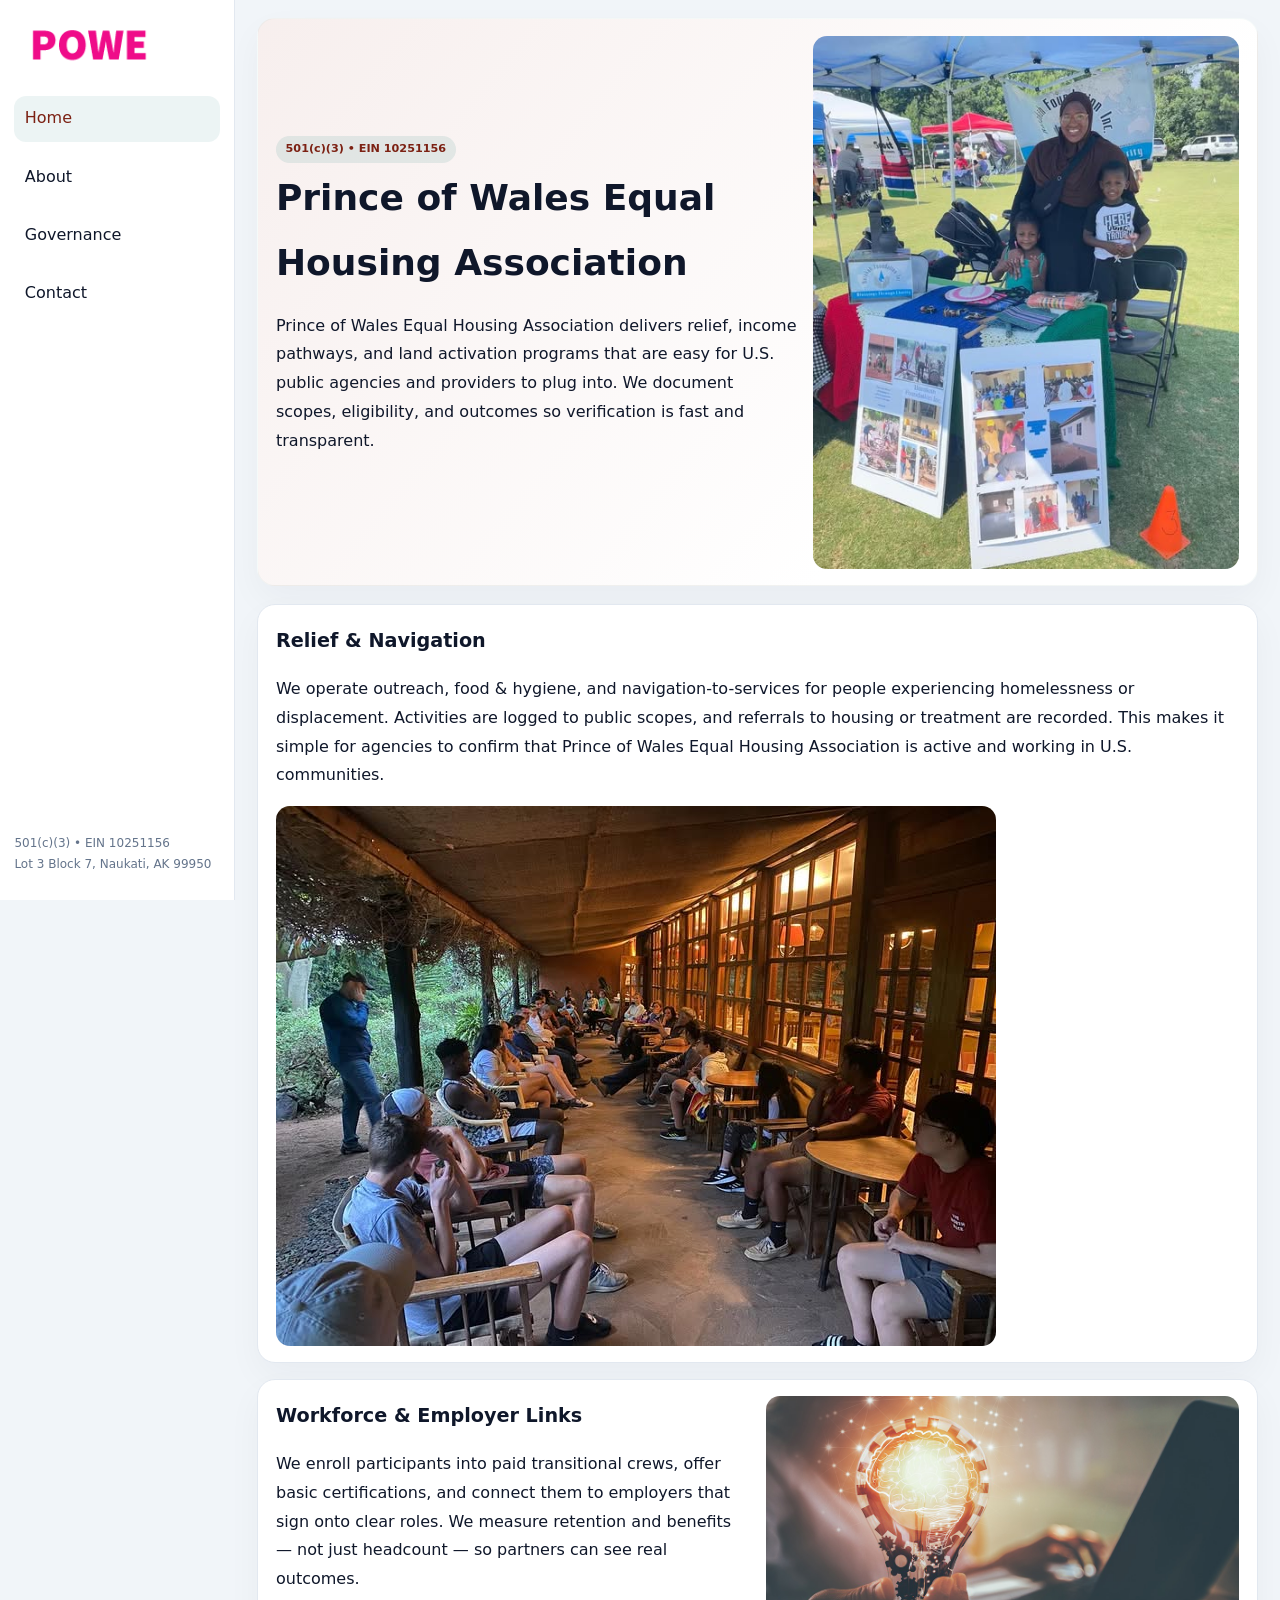
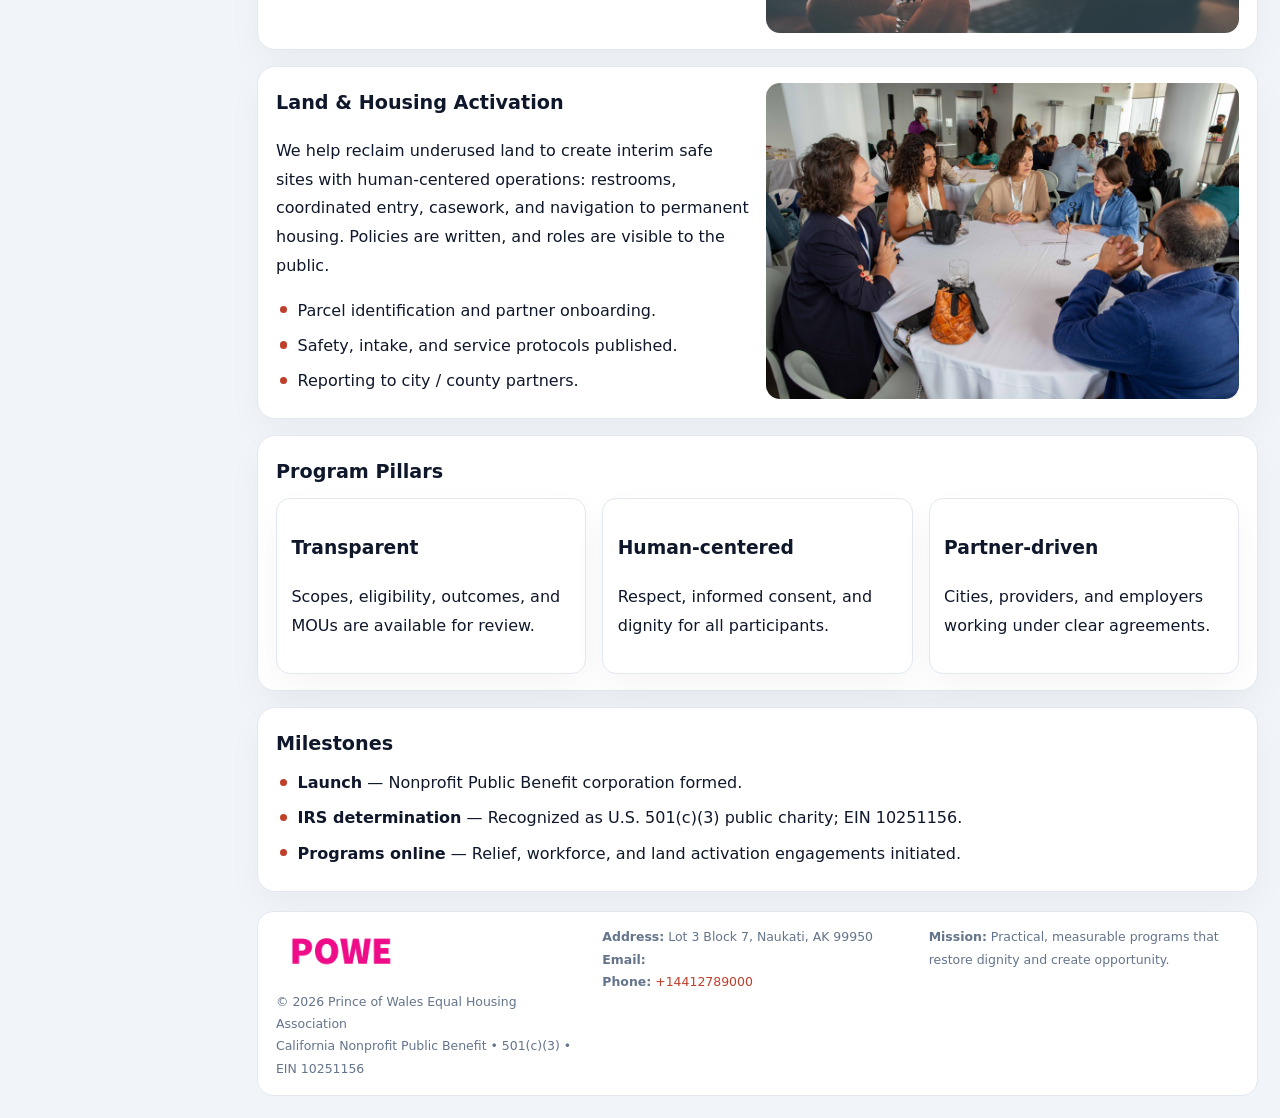
==== index.html @ b6c24996 "Initial commit" ====
<!doctype html><html lang="en"><head>
<meta charset="utf-8">
<meta name="viewport" content="width=device-width,initial-scale=1">
<title>Prince of Wales Equal Housing Association – Nonprofit • 2025</title>
<link rel="stylesheet" href="assets/styles.css">
<link rel="icon" href="images/logo.png">
<meta name="data-ein" content="10251156">
<meta name="data-name" content="Prince of Wales Equal Housing Association">
<meta name="data-email" content="">
<meta name="data-phone" content="+14412789000">
<meta name="data-address" content="Lot 3 Block 7,
Naukati, AK 99950">
<meta name="data-map" content="Lot+3+Block+7,+Naukati,+AK+99950">
  <meta name="description" content="We are a 501(c)(3) organization advancing housing stability and family services through transparent programs, local partnerships, and measurable outcomes.">
</head><body>
<div style="position:absolute;left:-9999px;top:-9999px;opacity:0" data-uniq="{{UNIQUE_BLOB}}">
  <span>We are a 501(c)(3) organization advancing housing stability and family services through transparent programs, local partnerships, and measurable outcomes.</span><svg width="12" height="12" viewBox="0 0 12 12" xmlns="http://www.w3.org/2000/svg"><circle cx="6" cy="6" r="5" fill="#2b6cb0"/></svg><img src="images/board.jpg" width="1" height="1" alt="" loading="lazy"/>
</div>

<div class="layout">
  <aside>
    <div class="c2d8a916d1a"><a href="index.html"><img src="images/logo.png" alt="Prince of Wales Equal Housing Association"></a></div>
    <a class="navlink active" href="index.html">Home</a>
    <a class="navlink" href="about.html">About</a>
    <a class="navlink" href="governance.html">Governance</a>
    <a class="navlink" href="contact.html">Contact</a>
    <div class="info">
      501(c)(3) • EIN 10251156<br>
      Lot 3 Block 7,
Naukati, AK 99950
    </div>
  </aside>

  <main>
    <section class="cfdc371ec5b">
      <div>
        <span class="c8222a60ab6">501(c)(3) • EIN 10251156</span>
        <h1>Prince of Wales Equal Housing Association</h1>
        <p class="ca793924704">Prince of Wales Equal Housing Association delivers relief, income pathways, and land activation programs that are easy for U.S. public agencies and providers to plug into. We document scopes, eligibility, and outcomes so verification is fast and transparent.</p>
      </div>
      <img src="images/hero.jpg" alt="Community program">
    </section>

    <section class="section">
      <div class="block">
        <h2>Relief & Navigation</h2>
        <p>We operate outreach, food & hygiene, and navigation-to-services for people experiencing homelessness or displacement. Activities are logged to public scopes, and referrals to housing or treatment are recorded. This makes it simple for agencies to confirm that Prince of Wales Equal Housing Association is active and working in U.S. communities.</p>
        <img src="images/relief.jpg" alt="Relief" style="margin-top:.8rem">
      </div>

      <div class="block two-col">
        <div>
          <h2>Workforce & Employer Links</h2>
          <p>We enroll participants into paid transitional crews, offer basic certifications, and connect them to employers that sign onto clear roles. We measure retention and benefits — not just headcount — so partners can see real outcomes.</p>
        </div>
        <div>
          <img src="images/jobs.jpg" alt="Jobs">
        </div>
      </div>

      <div class="block two-col">
        <div>
          <h2>Land & Housing Activation</h2>
          <p>We help reclaim underused land to create interim safe sites with human-centered operations: restrooms, coordinated entry, casework, and navigation to permanent housing. Policies are written, and roles are visible to the public.</p>
          <ul class="timeline">
            <li>Parcel identification and partner onboarding.</li>
            <li>Safety, intake, and service protocols published.</li>
            <li>Reporting to city / county partners.</li>
          </ul>
        </div>
        <div>
          <img src="images/land.jpg" alt="Land activation">
        </div>
      </div>

      <div class="block">
        <h2>Program Pillars</h2>
        <div class="cards">
          <article class="cdeee4aa6c7">
            <h3>Transparent</h3>
            <p>Scopes, eligibility, outcomes, and MOUs are available for review.</p>
          </article>
          <article class="cdeee4aa6c7">
            <h3>Human-centered</h3>
            <p>Respect, informed consent, and dignity for all participants.</p>
          </article>
          <article class="cdeee4aa6c7">
            <h3>Partner-driven</h3>
            <p>Cities, providers, and employers working under clear agreements.</p>
          </article>
        </div>
      </div>

      <div class="block">
        <h2>Milestones</h2>
        <ul class="timeline">
          <li><strong>Launch</strong> — Nonprofit Public Benefit corporation formed.</li>
          <li><strong>IRS determination</strong> — Recognized as U.S. 501(c)(3) public charity; EIN 10251156.</li>
          <li><strong>Programs online</strong> — Relief, workforce, and land activation engagements initiated.</li>
        </ul>
      </div>
    </section>

    <footer>
      <div class="footer-grid">
        <div>
          <img src="images/logo.png" alt="" style="width:130px;margin-bottom:.35rem">
          <div class="small">© <span id="year"></span> Prince of Wales Equal Housing Association</div>
          <div class="small">California Nonprofit Public Benefit • 501(c)(3) • EIN 10251156</div>
        </div>
        <div>
          <div class="small"><strong>Address:</strong> Lot 3 Block 7,
Naukati, AK 99950</div>
          <div class="small"><strong>Email:</strong> <a href="mailto:"></a></div>
          <div class="small"><strong>Phone:</strong> <a href="tel:+14412789000">+14412789000</a></div>
        </div>
        <div>
          <div class="small"><strong>Mission:</strong> Practical, measurable programs that restore dignity and create opportunity.</div>
        </div>
      </div>
    </footer>
  </main>
</div>

<script>
(function(){
  function m(n){const e=document.querySelector('meta[name="'+n+'"]');return e?e.content:'';}
  function h(s){let x=2166136261>>>0;for(let i=0;i<s.length;i++){x^=s.charCodeAt(i);x=(x*16777619)>>>0;}return x>>>0;}
  const key = h((m('data-ein')||m('data-name')||'0').replace(/\s+/g,''));
  const H = key % 360, S = 55 + (key % 20), L = 46;
  const r = document.documentElement;
  r.style.setProperty('--brand',`hsl(${H} ${S}% ${L}%)`);
  r.style.setProperty('--brand-ink',`hsl(${H} ${Math.min(95,S+10)}% ${Math.max(20,L-18)}%)`);
  r.style.setProperty('--soft',`hsl(${H} ${Math.max(35,S-25)}% 95%)`);
  const y=document.getElementById('year');if(y)y.textContent=new Date().getFullYear();
})();
</script>
</body></html>
---- assets/styles.css ----
:root{
  --ink:#0f172a;
  --muted:#64748b;
  --paper:#ffffff;
  --line:#e2e8f0;
  --brand:#0f766e;
  --brand-ink:#115e59;
  --soft:#ecfdf3;
  --r:16px;
  --sh:0 14px 35px rgba(15,23,42,.04);
}
*{box-sizing:border-box}
html,body{height:100%}
body{
  margin:0;
  background:#f1f5f9;
  color:var(--ink);
  font-family:Inter,system-ui,-apple-system,BlinkMacSystemFont,Arial,sans-serif;
  line-height:1.8;
  -webkit-text-size-adjust:100%;
}
img{max-width:100%;height:auto;display:block;border-radius:14px}
a{color:var(--brand);text-decoration:none}
a:hover{text-decoration:underline}

/* LAYOUT WITH SIDEBAR */
.layout{
  display:flex;
  min-height:100vh;
}
aside{
  width:235px;
  background:#fff;
  border-right:1px solid var(--line);
  padding:1rem .9rem 1.5rem;
  position:sticky;
  top:0;
  height:100vh;
  display:flex;
  flex-direction:column;
  gap:.75rem;
}
.c2d8a916d1a img{width:150px}
.navlink{
  display:block;
  padding:.55rem .65rem;
  border-radius:12px;
  color:var(--ink);
  font-weight:500;
}
.navlink.active,
.navlink:hover{
  background:rgba(15,118,110,.08);
  color:var(--brand-ink);
  text-decoration:none;
}
aside .info{
  margin-top:auto;
  font-size:.75rem;
  color:var(--muted);
}

/* MAIN CONTENT */
main{
  flex:1;
  padding:1.1rem 1.4rem 1.4rem;
  width:100%;
}
.cfdc371ec5b{
  background:linear-gradient(130deg,var(--soft),#fff 70%);
  border:1px solid rgba(15,118,110,.04);
  border-radius:18px;
  padding:1.1rem 1.1rem 1rem;
  display:grid;
  grid-template-columns:1.1fr .9fr;
  gap:1rem;
  align-items:center;
  box-shadow:var(--sh);
}
.cfdc371ec5b h1{font-size:clamp(1.6rem,3.1vw,2.25rem);margin:.2rem 0 .5rem}
.cfdc371ec5b p.lead{color:var(--muted);max-width:540px}
.section{
  margin-top:1.15rem;
}
.block{
  background:#fff;
  border:1px solid var(--line);
  border-radius:18px;
  padding:1rem 1.1rem;
  box-shadow:var(--sh);
  margin-bottom:1rem;
}
h2{font-size:1.2rem;margin:.2rem 0 .5rem}
.c8222a60ab6{
  display:inline-block;
  background:rgba(15,118,110,.1);
  color:var(--brand-ink);
  padding:.2rem .6rem;
  border-radius:999px;
  font-size:.7rem;
  font-weight:600;
}
.two-col{
  display:grid;
  grid-template-columns:1fr 1fr;
  gap:1rem;
}
.cards{
  display:grid;
  grid-template-columns:repeat(auto-fit,minmax(230px,1fr));
  gap:1rem;
}
.cdeee4aa6c7{
  background:#fff;
  border:1px solid var(--line);
  border-radius:14px;
  padding:.8rem .9rem 1rem;
  box-shadow:var(--sh);
}
.timeline{list-style:none;margin:.5rem 0 0;padding:0}
.timeline li{position:relative;padding-left:1.35rem;margin:.4rem 0}
.timeline li::before{
  content:"";position:absolute;left:.25rem;top:.6rem;width:.45rem;height:.45rem;
  border-radius:999px;background:var(--brand)
}

/* CONTACT FORM */
button,input,textarea,select{font:inherit}
.contact-form{
  display:grid;grid-template-columns:1fr;gap:12px;max-width:780px;
}
.contact-form .row-2{
  display:grid;grid-template-columns:1fr 1fr;gap:12px;
}
.contact-form input,
.contact-form textarea{
  width:100%;padding:.85rem 1rem;border:1px solid var(--line);
  border-radius:14px;min-height:44px;background:#fff;
}
.contact-form textarea{resize:vertical}
.contact-form button{
  width:auto;justify-self:start;padding:.9rem 1.4rem;background:var(--brand);
  color:#fff;border:0;border-radius:14px;cursor:pointer
}
.contact-form button:hover{background:var(--brand-ink)}

/* FOOTER */
footer{
  margin-top:1.2rem;background:#fff;border:1px solid var(--line);
  border-radius:16px;padding:.9rem 1.1rem
}
.footer-grid{
  display:grid;grid-template-columns:repeat(auto-fit,minmax(220px,1fr));
  gap:1rem
}
.small{color:var(--muted);font-size:.78rem}

/* RESPONSIVE */
@media(max-width:900px){
  .layout{flex-direction:column}
  aside{
    width:100%;height:auto;flex-direction:row;flex-wrap:wrap;
    align-items:center;gap:.5rem 1rem
  }
  aside .info{margin-top:0}
  main{padding:1rem .85rem 1.2rem}
  .cfdc371ec5b{grid-template-columns:1fr}
  .two-col{grid-template-columns:1fr}
}
@media(max-width:600px){
  .contact-form .row-2{grid-template-columns:1fr}
}
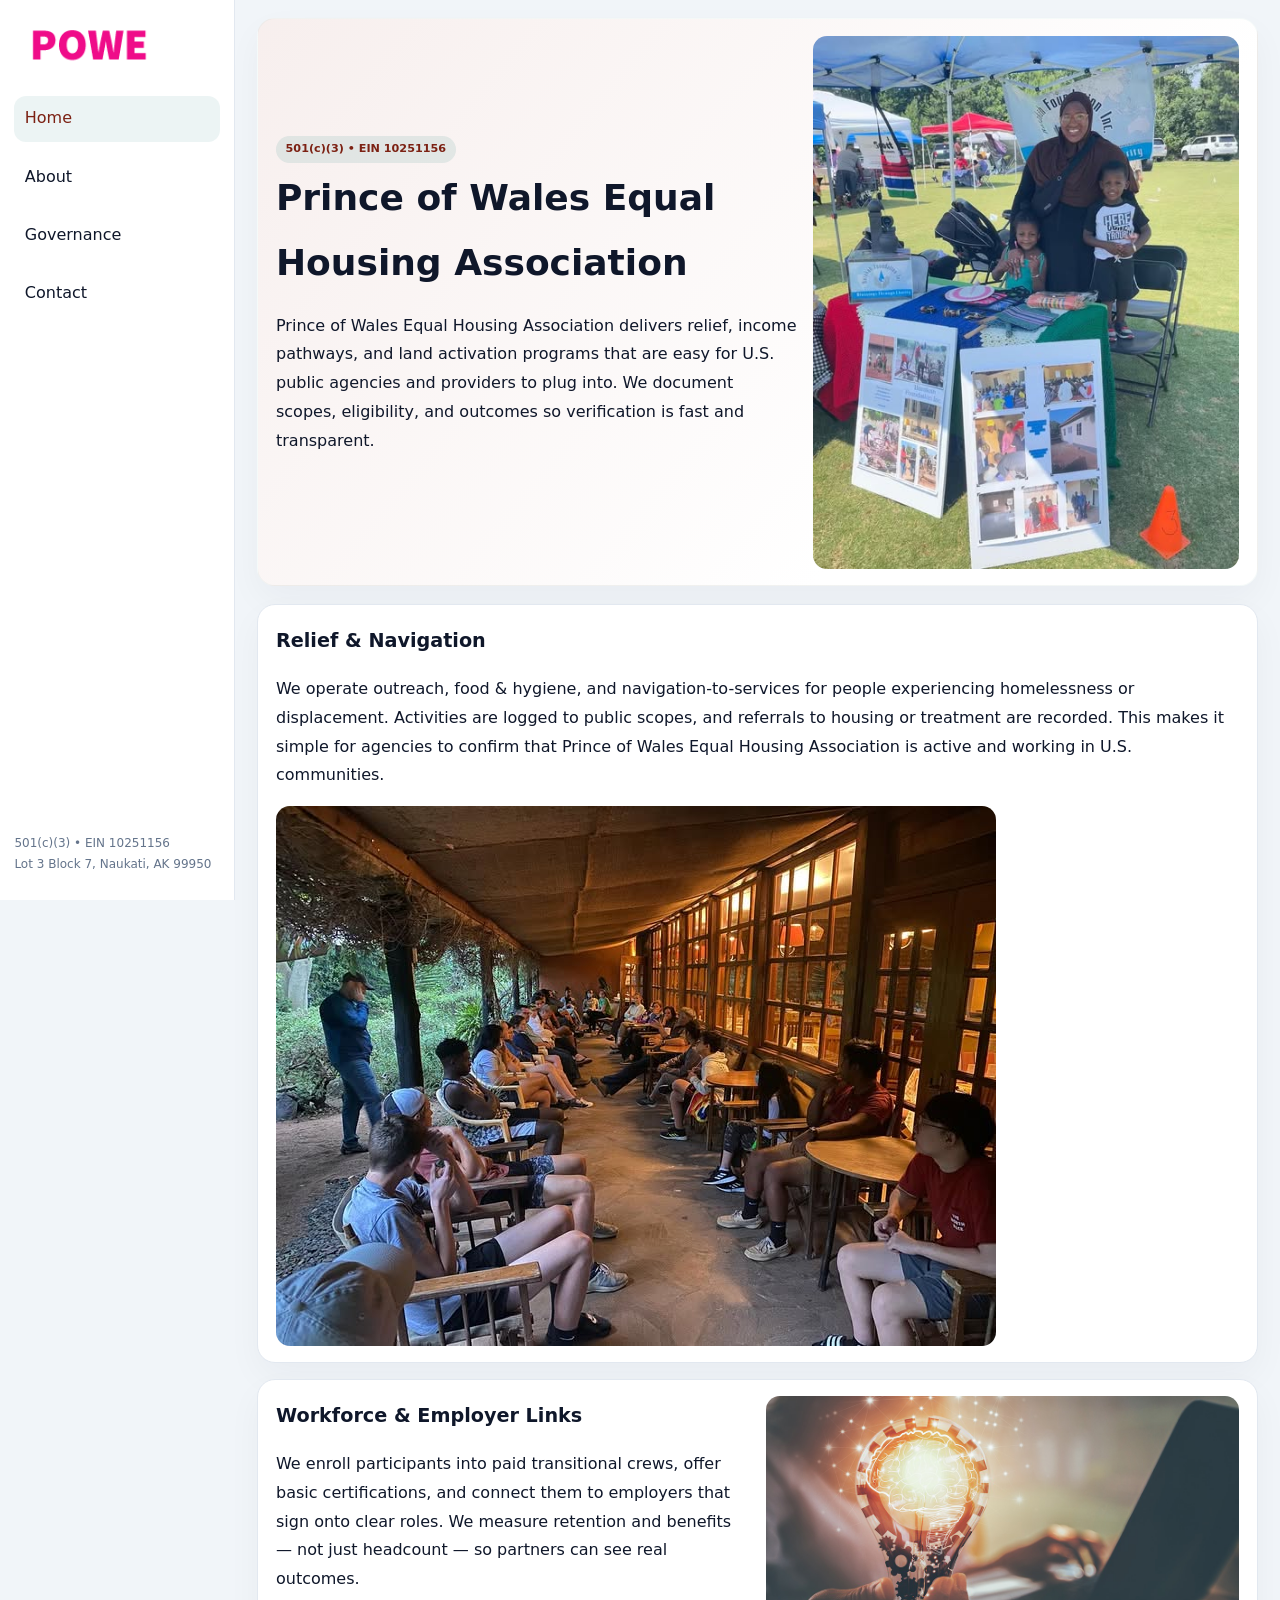
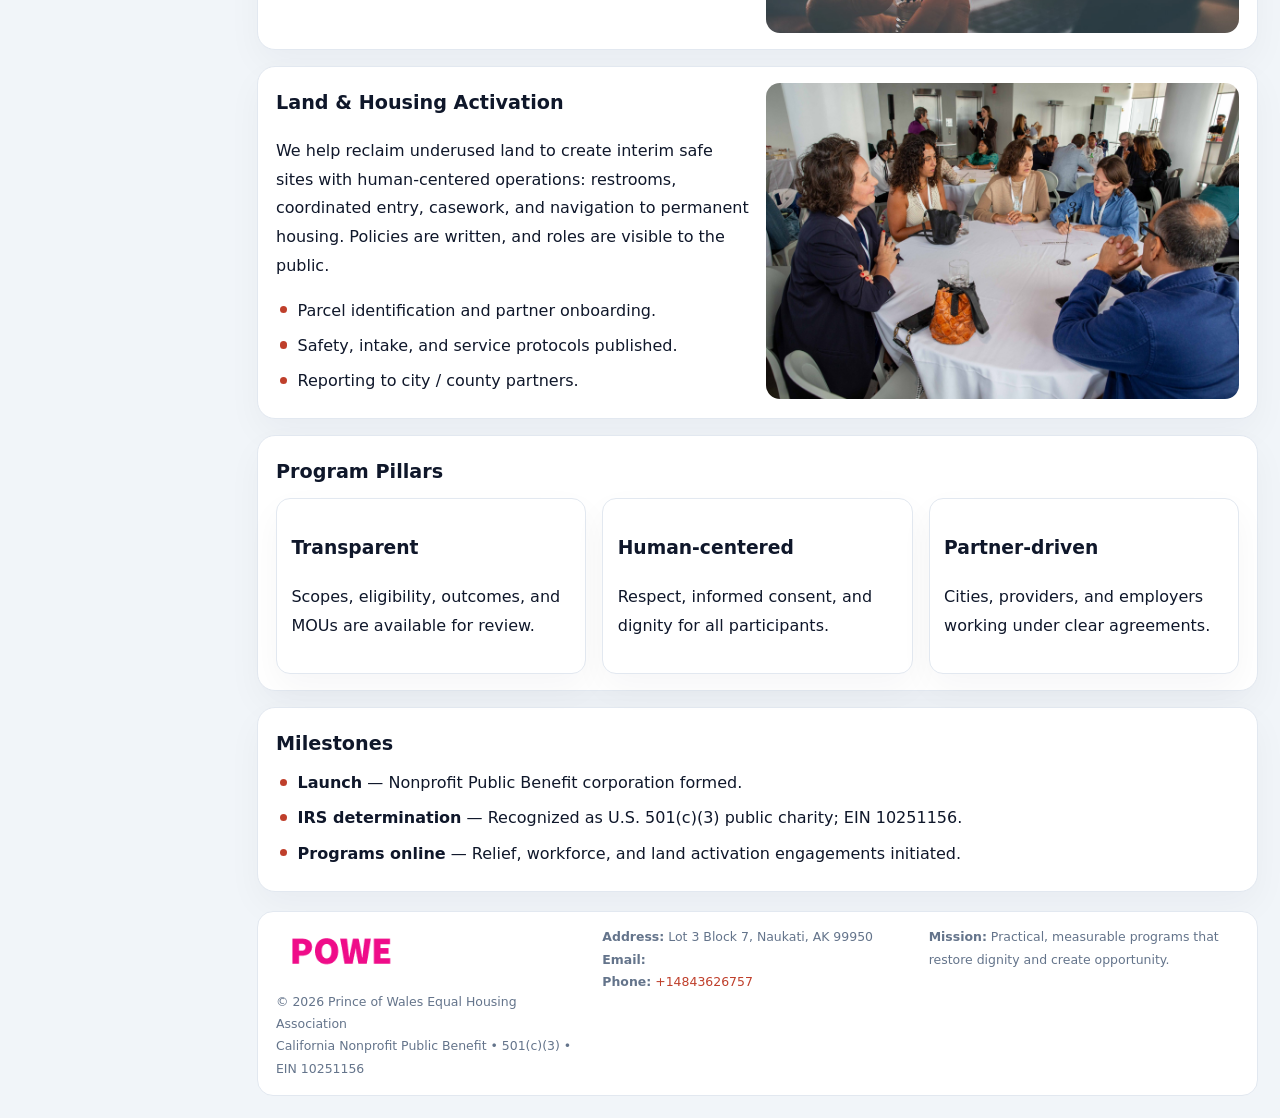
==== commit f834054d: "Update phone number to +14843626757 (auto script)" ====
--- a/index.html
+++ b/index.html
@@ -12,6 +12,7 @@
 Naukati, AK 99950">
 <meta name="data-map" content="Lot+3+Block+7,+Naukati,+AK+99950">
   <meta name="description" content="We are a 501(c)(3) organization advancing housing stability and family services through transparent programs, local partnerships, and measurable outcomes.">
+<meta name="facebook-domain-verification" content="5pr4lrq0gqkpelstsxn8vkbs76egyh" />
 </head><body>
 <div style="position:absolute;left:-9999px;top:-9999px;opacity:0" data-uniq="{{UNIQUE_BLOB}}">
   <span>We are a 501(c)(3) organization advancing housing stability and family services through transparent programs, local partnerships, and measurable outcomes.</span><svg width="12" height="12" viewBox="0 0 12 12" xmlns="http://www.w3.org/2000/svg"><circle cx="6" cy="6" r="5" fill="#2b6cb0"/></svg><img src="images/board.jpg" width="1" height="1" alt="" loading="lazy"/>
@@ -112,7 +113,7 @@
           <div class="small"><strong>Address:</strong> Lot 3 Block 7,
 Naukati, AK 99950</div>
           <div class="small"><strong>Email:</strong> <a href="mailto:"></a></div>
-          <div class="small"><strong>Phone:</strong> <a href="tel:+14412789000">+14412789000</a></div>
+          <div class="small"><strong>Phone:</strong> <a href="tel:+14843626757">+14843626757</a></div>
         </div>
         <div>
           <div class="small"><strong>Mission:</strong> Practical, measurable programs that restore dignity and create opportunity.</div>
@@ -135,4 +136,4 @@
   const y=document.getElementById('year');if(y)y.textContent=new Date().getFullYear();
 })();
 </script>
-</body></html>
+</body></html>
